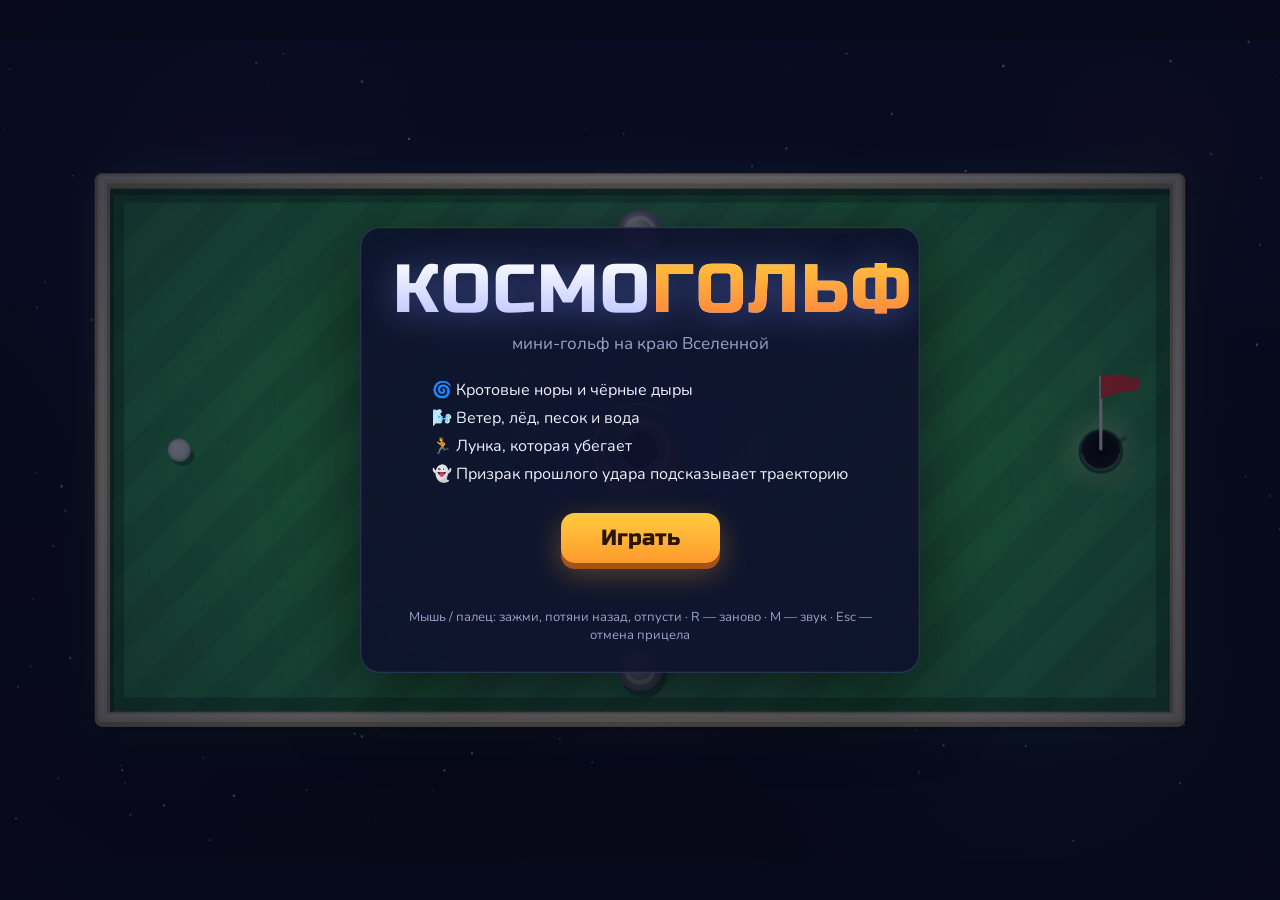
==== index.html @ 7cbf5973 "Add Kosmogolf: space-themed mini golf with 9 unusual holes Canvas + vanilla JS, no build step. Holes" ====
<!doctype html>
<html lang="ru">
<head>
  <meta charset="utf-8">
  <meta name="viewport" content="width=device-width, initial-scale=1, maximum-scale=1, user-scalable=no">
  <title>Космогольф — мини-гольф на краю Вселенной</title>
  <link rel="preconnect" href="https://fonts.googleapis.com">
  <link href="https://fonts.googleapis.com/css2?family=Russo+One&family=Nunito:wght@600;800&display=swap" rel="stylesheet">
  <link rel="stylesheet" href="style.css">
</head>
<body>
  <div id="stage">
    <canvas id="game"></canvas>

    <div id="hud" class="hidden">
      <div class="hud-left">
        <span class="hole-no" id="hud-hole">1/9</span>
        <span class="hole-name" id="hud-name">—</span>
      </div>
      <div class="hud-right">
        <span class="chip">Пар <b id="hud-par">2</b></span>
        <span class="chip">Удары <b id="hud-strokes">0</b></span>
        <span class="chip">Итог <b id="hud-total">E</b></span>
        <button class="icon" id="btn-restart" title="Заново (R)">↺</button>
        <button class="icon" id="btn-mute" title="Звук (M)">♪</button>
      </div>
    </div>
    <div id="tip" class="hidden"></div>
    <div id="toast"></div>

    <div id="title" class="overlay">
      <div class="panel">
        <div class="logo">КОСМО<span>ГОЛЬФ</span></div>
        <div class="subtitle">мини-гольф на краю Вселенной</div>
        <ul class="features">
          <li>🌀 Кротовые норы и чёрные дыры</li>
          <li>🌬️ Ветер, лёд, песок и вода</li>
          <li>🏃 Лунка, которая убегает</li>
          <li>👻 Призрак прошлого удара подсказывает траекторию</li>
        </ul>
        <button class="big" id="btn-play">Играть</button>
        <div class="best" id="best"></div>
        <div class="help">Мышь / палец: зажми, потяни назад, отпусти · R — заново · M — звук · Esc — отмена прицела</div>
      </div>
    </div>

    <div id="card" class="overlay hidden">
      <div class="panel">
        <div class="card-hole" id="card-hole">Лунка 1</div>
        <div class="card-result" id="card-result">Пар</div>
        <div class="card-sub" id="card-sub"></div>
        <table class="scorecard" id="scorecard"></table>
        <button class="big" id="btn-next">Дальше →</button>
      </div>
    </div>
  </div>

  <script src="js/physics.js"></script>
  <script src="js/levels.js"></script>
  <script src="js/audio.js"></script>
  <script src="js/game.js"></script>
</body>
</html>
---- style.css ----
:root {
  --bg: #070a1c;
  --panel: rgba(14, 18, 44, 0.92);
  --line: rgba(160, 180, 255, 0.18);
  --text: #eef1ff;
  --muted: #9aa3c7;
  --accent: #ffcc3d;
  --accent2: #7df9c1;
  --pink: #ff5d8f;
}

* { box-sizing: border-box; }

html, body {
  margin: 0;
  height: 100%;
  background: var(--bg);
  color: var(--text);
  font-family: 'Nunito', system-ui, sans-serif;
  overflow: hidden;
  -webkit-user-select: none;
  user-select: none;
}

#stage {
  position: fixed;
  inset: 0;
  display: flex;
  align-items: center;
  justify-content: center;
}

canvas {
  display: block;
  touch-action: none;
  cursor: crosshair;
}

.hidden { display: none !important; }

#hud {
  position: absolute;
  top: 10px;
  left: 50%;
  transform: translateX(-50%);
  width: min(980px, calc(100% - 16px));
  display: flex;
  justify-content: space-between;
  align-items: center;
  gap: 8px;
  pointer-events: none;
  font-size: 15px;
}
.hud-left, .hud-right { display: flex; align-items: center; gap: 8px; flex-wrap: wrap; }
.hud-right { justify-content: flex-end; }
.hole-no {
  font-family: 'Russo One', sans-serif;
  background: var(--accent);
  color: #1b1400;
  padding: 3px 10px;
  border-radius: 8px;
}
.hole-name { font-family: 'Russo One', sans-serif; letter-spacing: 0.5px; text-shadow: 0 2px 8px #000; }
.chip {
  background: rgba(10, 14, 36, 0.7);
  border: 1px solid var(--line);
  padding: 3px 10px;
  border-radius: 999px;
  color: var(--muted);
  backdrop-filter: blur(4px);
}
.chip b { color: var(--text); }
button.icon {
  pointer-events: auto;
  width: 32px; height: 32px;
  border-radius: 50%;
  border: 1px solid var(--line);
  background: rgba(10, 14, 36, 0.7);
  color: var(--text);
  font-size: 16px;
  cursor: pointer;
}
button.icon:hover { background: rgba(60, 70, 140, 0.8); }
button.icon.off { opacity: 0.45; text-decoration: line-through; }

#tip {
  position: absolute;
  bottom: 12px;
  left: 50%;
  transform: translateX(-50%);
  max-width: calc(100% - 24px);
  padding: 6px 14px;
  border-radius: 10px;
  background: rgba(10, 14, 36, 0.72);
  border: 1px solid var(--line);
  color: var(--muted);
  font-size: 14px;
  text-align: center;
  pointer-events: none;
}

#toast {
  position: absolute;
  top: 22%;
  left: 50%;
  transform: translate(-50%, 0);
  font-family: 'Russo One', sans-serif;
  font-size: clamp(20px, 4vw, 38px);
  color: var(--accent);
  text-shadow: 0 3px 0 #5a2d00, 0 0 24px rgba(255, 180, 0, 0.5);
  white-space: nowrap;
  pointer-events: none;
  opacity: 0;
  text-align: center;
}
#toast.show { animation: toast 2.2s ease-out forwards; }
#toast.small { font-size: clamp(16px, 2.6vw, 24px); color: #fff; text-shadow: 0 2px 10px #000; }
@keyframes toast {
  0% { opacity: 0; transform: translate(-50%, 20px) scale(0.7); }
  12% { opacity: 1; transform: translate(-50%, 0) scale(1.08); }
  20% { transform: translate(-50%, 0) scale(1); }
  75% { opacity: 1; }
  100% { opacity: 0; transform: translate(-50%, -30px) scale(1); }
}

.overlay {
  position: absolute;
  inset: 0;
  display: flex;
  align-items: center;
  justify-content: center;
  background: radial-gradient(ellipse at center, rgba(7, 10, 28, 0.45), rgba(7, 10, 28, 0.85));
  padding: 16px;
  z-index: 5;
}
.panel {
  background: var(--panel);
  border: 1px solid var(--line);
  border-radius: 20px;
  padding: 28px 32px;
  max-width: 560px;
  width: 100%;
  text-align: center;
  box-shadow: 0 20px 80px rgba(0, 0, 0, 0.6), 0 0 0 1px rgba(255, 255, 255, 0.03) inset;
  animation: pop 0.35s cubic-bezier(.2, 1.4, .4, 1);
  max-height: calc(100vh - 32px);
  overflow: auto;
}
@keyframes pop { from { transform: scale(0.85); opacity: 0; } to { transform: scale(1); opacity: 1; } }

.logo {
  font-family: 'Russo One', sans-serif;
  font-size: clamp(40px, 9vw, 68px);
  letter-spacing: 2px;
  line-height: 1;
  background: linear-gradient(180deg, #fff, #b9c3ff);
  -webkit-background-clip: text;
  background-clip: text;
  color: transparent;
  filter: drop-shadow(0 4px 18px rgba(120, 140, 255, 0.45));
}
.logo span {
  background: linear-gradient(180deg, var(--accent), #ff7a3d);
  -webkit-background-clip: text;
  background-clip: text;
}
.subtitle { color: var(--muted); margin: 8px 0 18px; font-size: 17px; }
.features { list-style: none; padding: 0; margin: 0 0 22px; text-align: left; display: inline-block; }
.features li { margin: 6px 0; font-size: 16px; }

button.big {
  font-family: 'Russo One', sans-serif;
  font-size: 22px;
  padding: 12px 40px;
  border: none;
  border-radius: 14px;
  background: linear-gradient(180deg, var(--accent), #ff9a2e);
  color: #2a1600;
  cursor: pointer;
  box-shadow: 0 6px 0 #a4521a, 0 10px 30px rgba(255, 160, 40, 0.35);
  transition: transform 0.08s;
}
button.big:hover { transform: translateY(-2px); }
button.big:active { transform: translateY(3px); box-shadow: 0 3px 0 #a4521a; }

.best { margin-top: 14px; color: var(--accent2); min-height: 1.2em; }
.help { margin-top: 12px; color: var(--muted); font-size: 13px; }

.card-hole { color: var(--muted); font-size: 16px; }
.card-result {
  font-family: 'Russo One', sans-serif;
  font-size: clamp(34px, 7vw, 52px);
  color: var(--accent);
  margin: 4px 0;
}
.card-sub { color: var(--muted); margin-bottom: 16px; min-height: 1.2em; }

.scorecard {
  width: 100%;
  border-collapse: collapse;
  margin-bottom: 20px;
  font-size: 14px;
  table-layout: fixed;
}
.scorecard th, .scorecard td {
  border: 1px solid var(--line);
  padding: 5px 2px;
}
.scorecard th { color: var(--muted); font-weight: 600; }
.scorecard td.cur { background: rgba(255, 204, 61, 0.18); }
.scorecard .under { color: var(--accent2); font-weight: 800; }
.scorecard .over { color: var(--pink); }
.scorecard .tot { font-weight: 800; }

@media (max-width: 640px) {
  #hud { font-size: 12px; top: 6px; }
  .hole-name { display: none; }
  .panel { padding: 20px 16px; }
  .scorecard { font-size: 12px; }
}
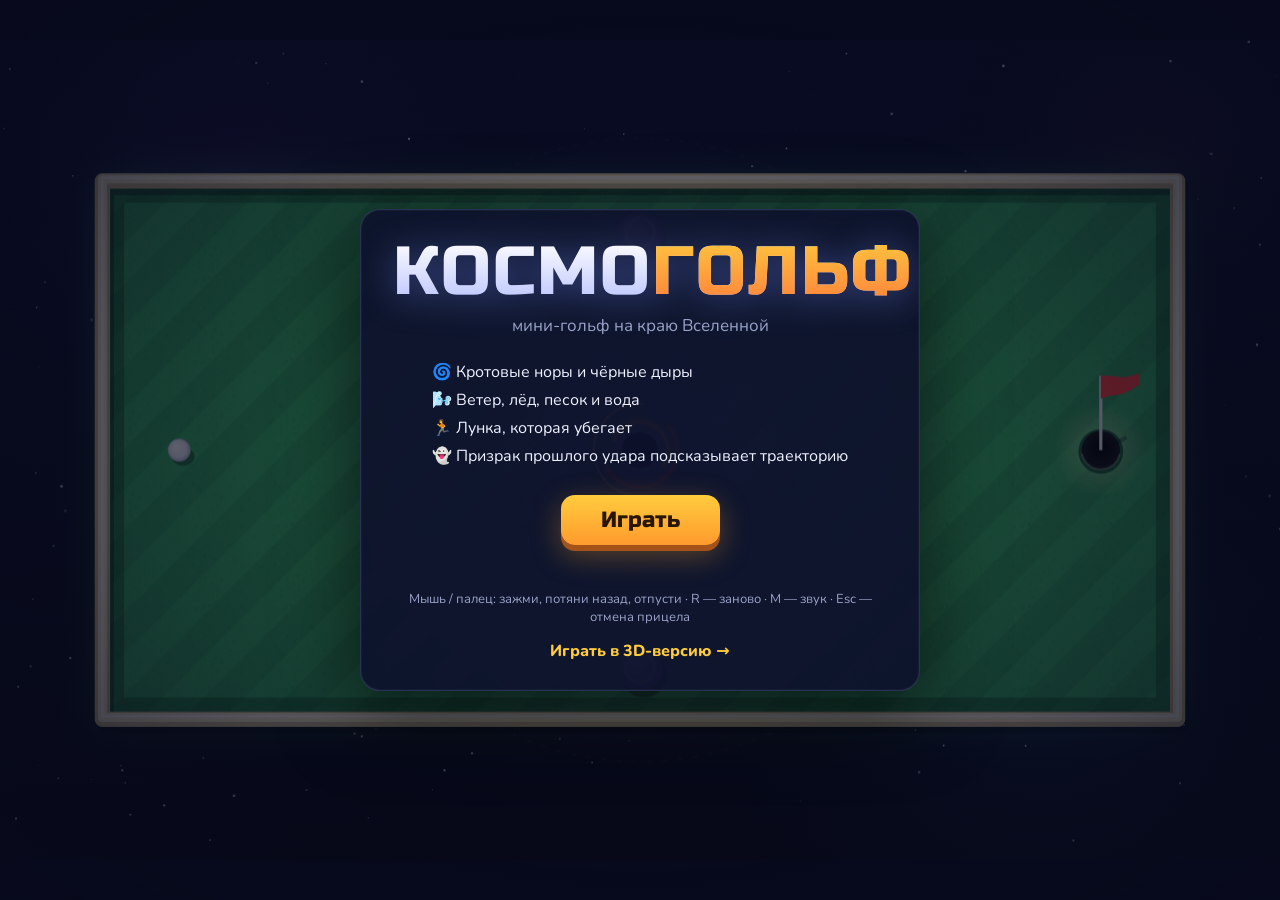
==== commit 1c6e2293: "Add Kosmogolf 3D: club-controlled mini golf on floating islands Three.js version in 3d/ with its own" ====
--- a/index.html
+++ b/index.html
@@ -41,6 +41,7 @@
         <button class="big" id="btn-play">Играть</button>
         <div class="best" id="best"></div>
         <div class="help">Мышь / палец: зажми, потяни назад, отпусти · R — заново · M — звук · Esc — отмена прицела</div>
+        <a class="switch-link" href="3d/index.html">Играть в 3D-версию →</a>
       </div>
     </div>
 
--- a/style.css
+++ b/style.css
@@ -185,6 +185,14 @@
 
 .best { margin-top: 14px; color: var(--accent2); min-height: 1.2em; }
 .help { margin-top: 12px; color: var(--muted); font-size: 13px; }
+.switch-link {
+  display: inline-block;
+  margin-top: 14px;
+  color: var(--accent);
+  text-decoration: none;
+  font-weight: 800;
+}
+.switch-link:hover { text-decoration: underline; }
 
 .card-hole { color: var(--muted); font-size: 16px; }
 .card-result {
